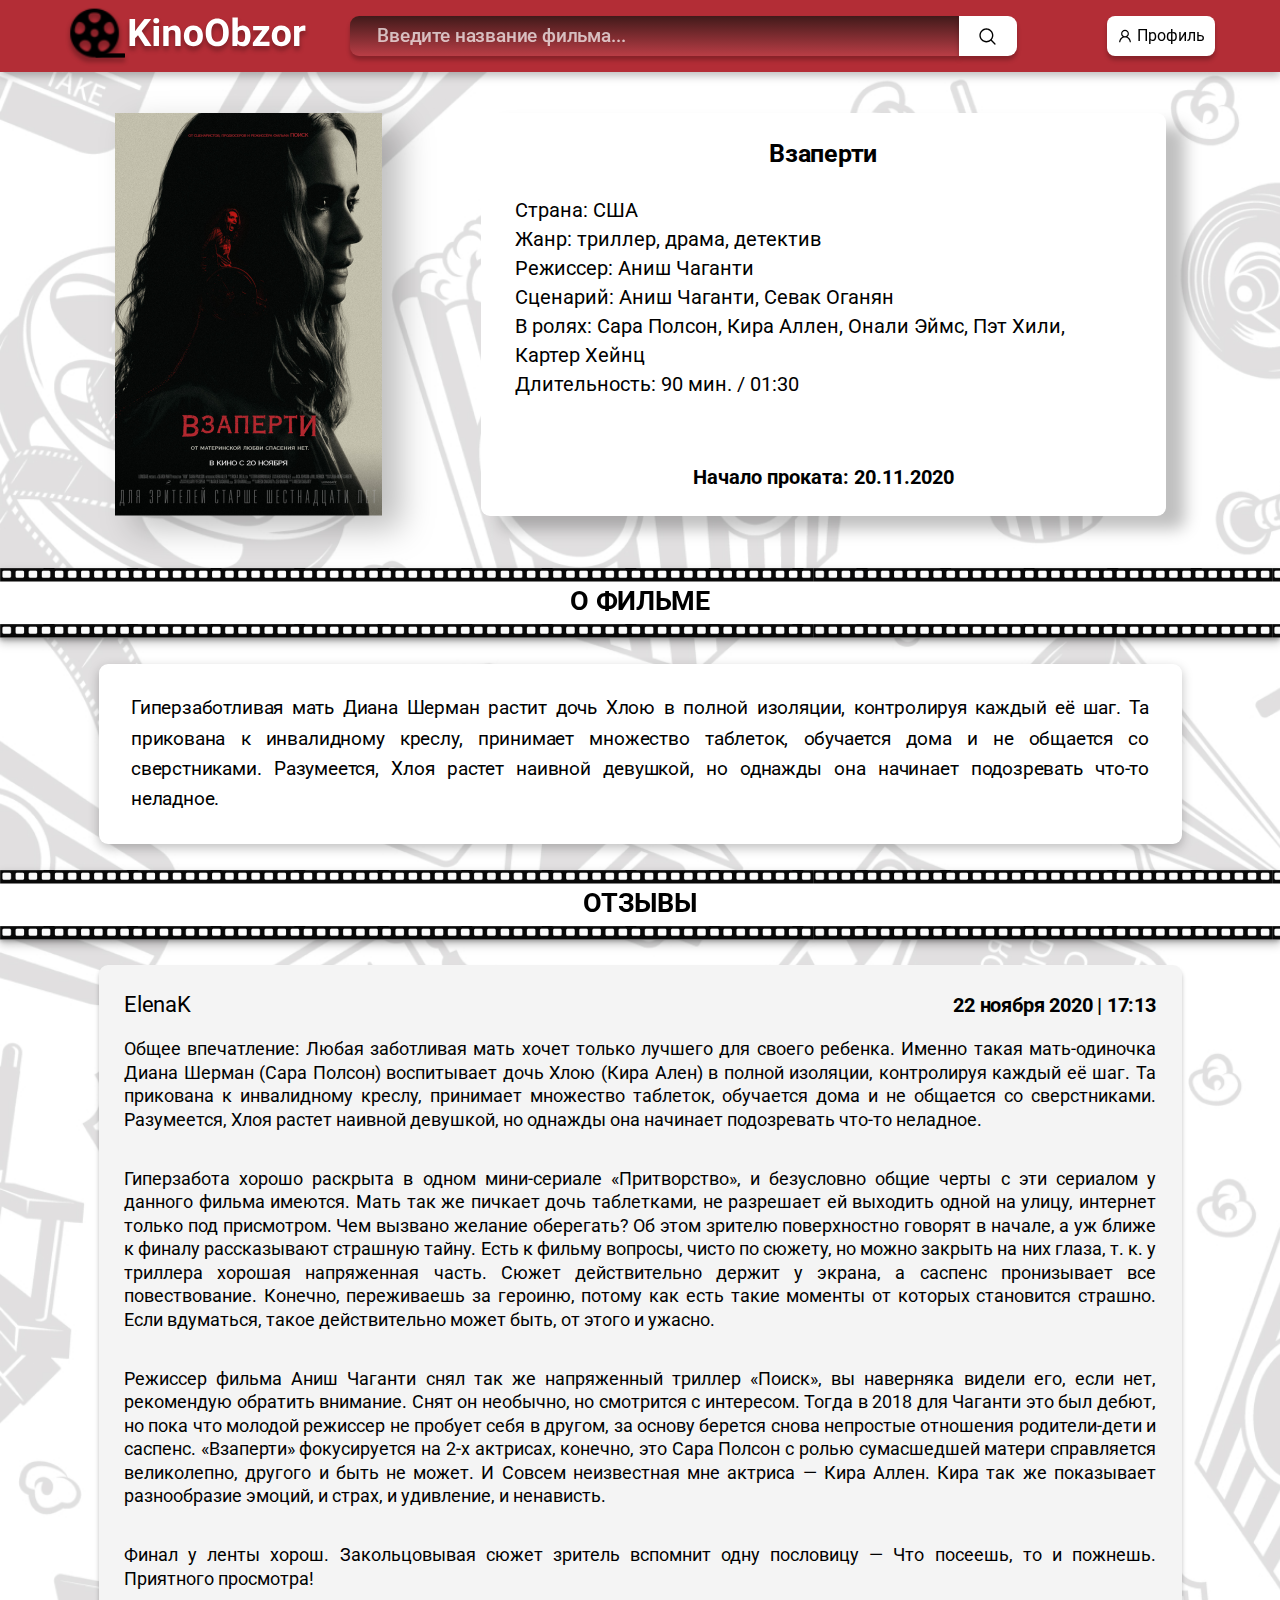
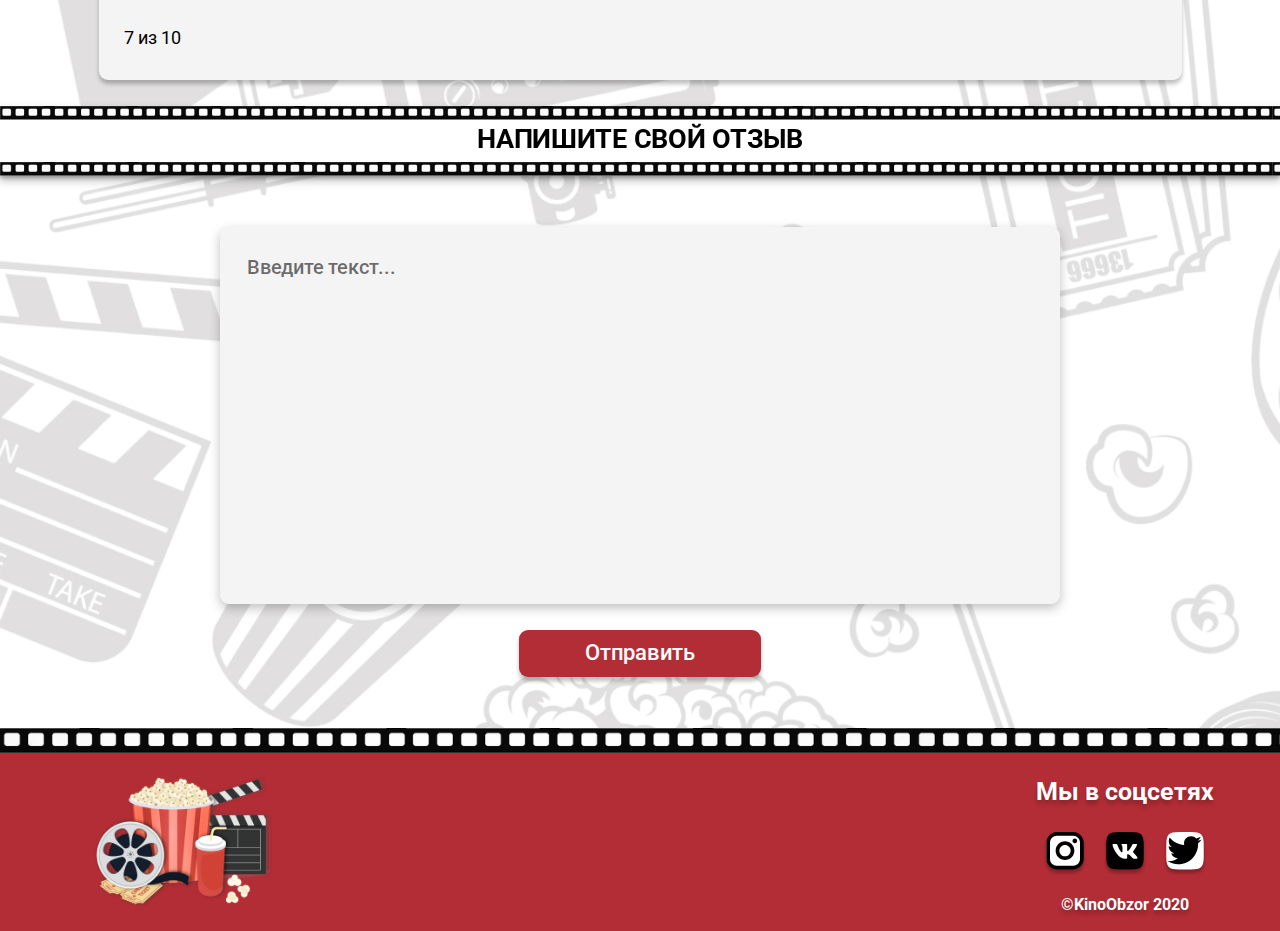
==== about_film.html @ 83af69e7 "Page "About film"" ====
<!DOCTYPE html>
<html lang="ru">
<head>
    <meta charset="UTF-8">
    <meta name="viewport" content="width=device-width, initial-scale=1.0">
    <link rel="stylesheet" href="css\normalize.css">
    <link rel="stylesheet" href="css\about_film.css">
    <title>KinoObzor - обзор новинок кино</title>
    <link rel="shortcut icon" href="img\XMLID.png" type="image/png">
    <link href="https://fonts.googleapis.com/css2?family=Roboto:wght@400;700&display=swap&subset=cyrillic" rel="stylesheet">
</head>
<body>
    <div class="page">
    <header class="header">
    <div class="container">
            <a href="index.html" class="logo">
                <img src="img\logo.svg" alt="Logo" class="logo">
            </a>
            <div class="search">
                <input type="text" class="input-search" placeholder="Введите название фильма...">
                <button class="button-search"></button>
            </div>
            
            <a href="index.html" class="login">
                <img src="img\icon.svg" alt="icon" class="login">Профиль</a>
    </div>
</header>
    <!-- /.header -->
<main class="main">
    <div class="container-promo">
        <section class="promo">
            <img src="img\film.png" alt="film" class="film">
            <div class="about_film">
                <h3>Взаперти</h3>
                <ul>
                    <li>Страна: США</li>
                    <li>Жанр:
                        триллер, драма, детектив</li>
                    <li>Режиссер: Аниш Чаганти</li>
                    <li>Сценарий: Аниш Чаганти, Севак Оганян</li>
                    <li>В ролях:
                        Сара Полсон, Кира Аллен, Онали Эймс, Пэт Хили, Картер Хейнц</li>
                    <li>Длительность: 90 мин. / 01:30</li>
                    <li class="date">Начало проката: 20.11.2020</li>
                </ul>
            </div>
        </section>
    </div>
    <div class="reelh">
        <h2>О ФИЛЬМЕ</h2>
    </div>
    <div class="container-about">
        <p class="about">Гиперзаботливая мать Диана Шерман растит дочь Хлою в полной изоляции, контролируя каждый её шаг. Та прикована к инвалидному креслу, принимает множество таблеток, обучается дома и не общается со сверстниками. Разумеется, Хлоя растет наивной девушкой, но однажды она начинает подозревать что-то неладное.</p>
    </div>
    <div class="reelh">
        <h2>ОТЗЫВЫ</h2>
    </div>
    <div class="review">
        <ul>
            <li class="author">ElenaK</li>
            <li class="date-review">22 ноября 2020 | 17:13</li>
        </ul>
        <p class="review">            Общее впечатление: Любая заботливая мать хочет только лучшего для своего ребенка. Именно такая мать-одиночка Диана Шерман (Сара Полсон) воспитывает дочь Хлою (Кира Ален) в полной изоляции, контролируя каждый её шаг. Та прикована к инвалидному креслу, принимает множество таблеток, обучается дома и не общается со сверстниками. Разумеется, Хлоя растет наивной девушкой, но однажды она начинает подозревать что-то неладное. <br>
        </p>
        <p class="review">Гиперзабота хорошо раскрыта в одном мини-сериале «Притворство», и безусловно общие черты с эти сериалом у данного фильма имеются. Мать так же пичкает дочь таблетками, не разрешает ей выходить одной на улицу, интернет только под присмотром. Чем вызвано желание оберегать? Об этом зрителю поверхностно говорят в начале, а уж ближе к финалу рассказывают страшную тайну. Есть к фильму вопросы, чисто по сюжету, но можно закрыть на них глаза, т. к. у триллера хорошая напряженная часть. Сюжет действительно держит у экрана, а саспенс пронизывает все повествование. Конечно, переживаешь за героиню, потому как есть такие моменты от которых становится страшно. Если вдуматься, такое действительно может быть, от этого и ужасно.
        </p>
        <p class="review">Режиссер фильма Аниш Чаганти снял так же напряженный триллер «Поиск», вы наверняка видели его, если нет, рекомендую обратить внимание. Снят он необычно, но смотрится с интересом. Тогда в 2018 для Чаганти это был дебют, но пока что молодой режиссер не пробует себя в другом, за основу берется снова непростые отношения родители-дети и саспенс. «Взаперти» фокусируется на 2-х актрисах, конечно, это Сара Полсон с ролью сумасшедшей матери справляется великолепно, другого и быть не может. И Совсем неизвестная мне актриса — Кира Аллен. Кира так же показывает разнообразие эмоций, и страх, и удивление, и ненависть.
        </p>
        <p class="review">Финал у ленты хорош. Закольцовывая сюжет зритель вспомнит одну пословицу — Что посеешь, то и пожнешь. Приятного просмотра!
        </p> 

        <p class="review">7 из 10</p>

    </div>
        <div class="reelh">
            <h2>НАПИШИТЕ СВОЙ ОТЗЫВ</h2>
        </div>
        <div class="my-review">
            <form action="#">
                <textarea name="review" id="" cols="30" rows="10" placeholder="Введите текст..."></textarea>
                <input type="button" value="Отправить">
            </form>
        </div>   
</main>
<!-- /.main -->
<footer class="footer">
    <div class="reel"></div>
    <div class="container">
        <img src="img\popcorn.png" alt="popcorn.png" class="popfoot">
        <div class="social">
            <p>Мы в соцсетях</p>
            <div class="social-links">
                <a href="#" class="social-link"><img src="img\inst.svg" alt="instagram"></a>
                <a href="#" class="social-link"><img src="img\vk.svg" alt="vk"></a>
                <a href="#" class="social-link"><img src="img\twit.svg" alt="twitter"></a>
                
            </div>

            <p class="rights">©KinoObzor  2020</p>
        </div>
    </div>
</footer>
</div>
</body>
</html>
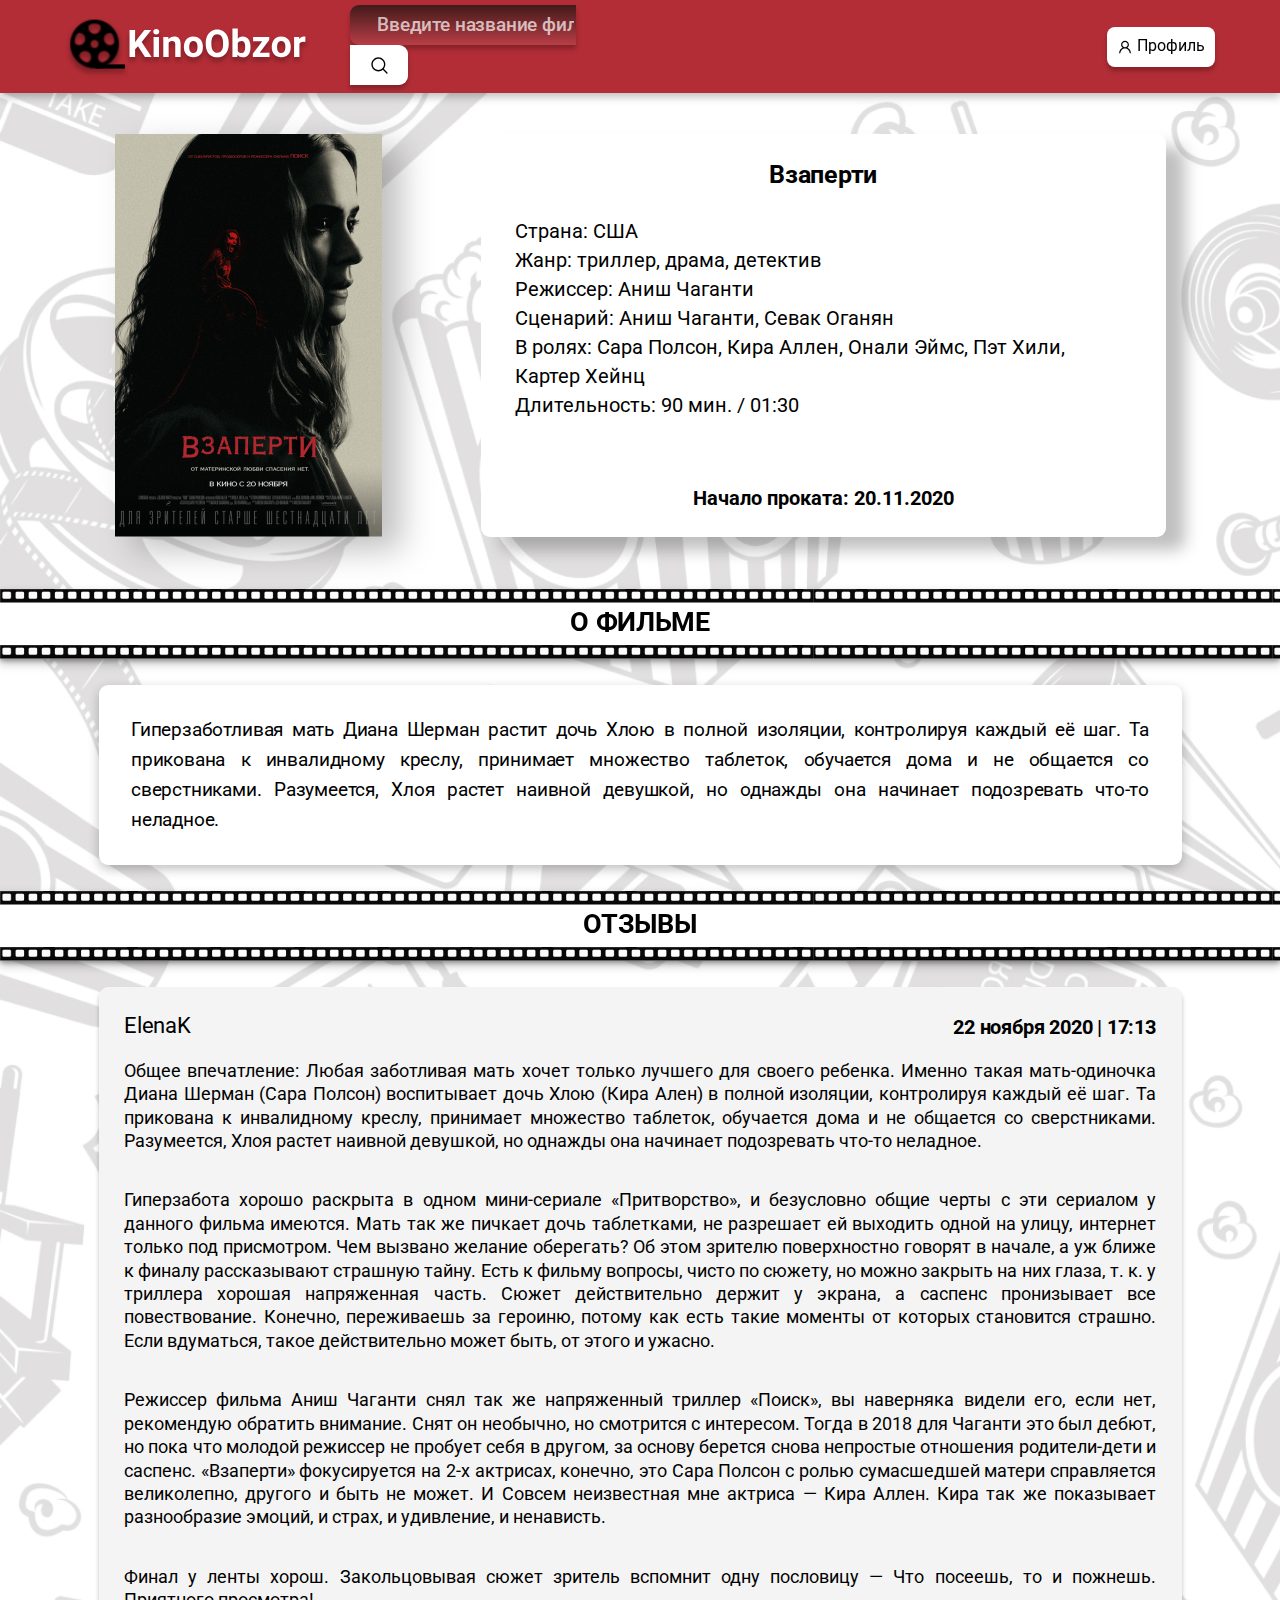
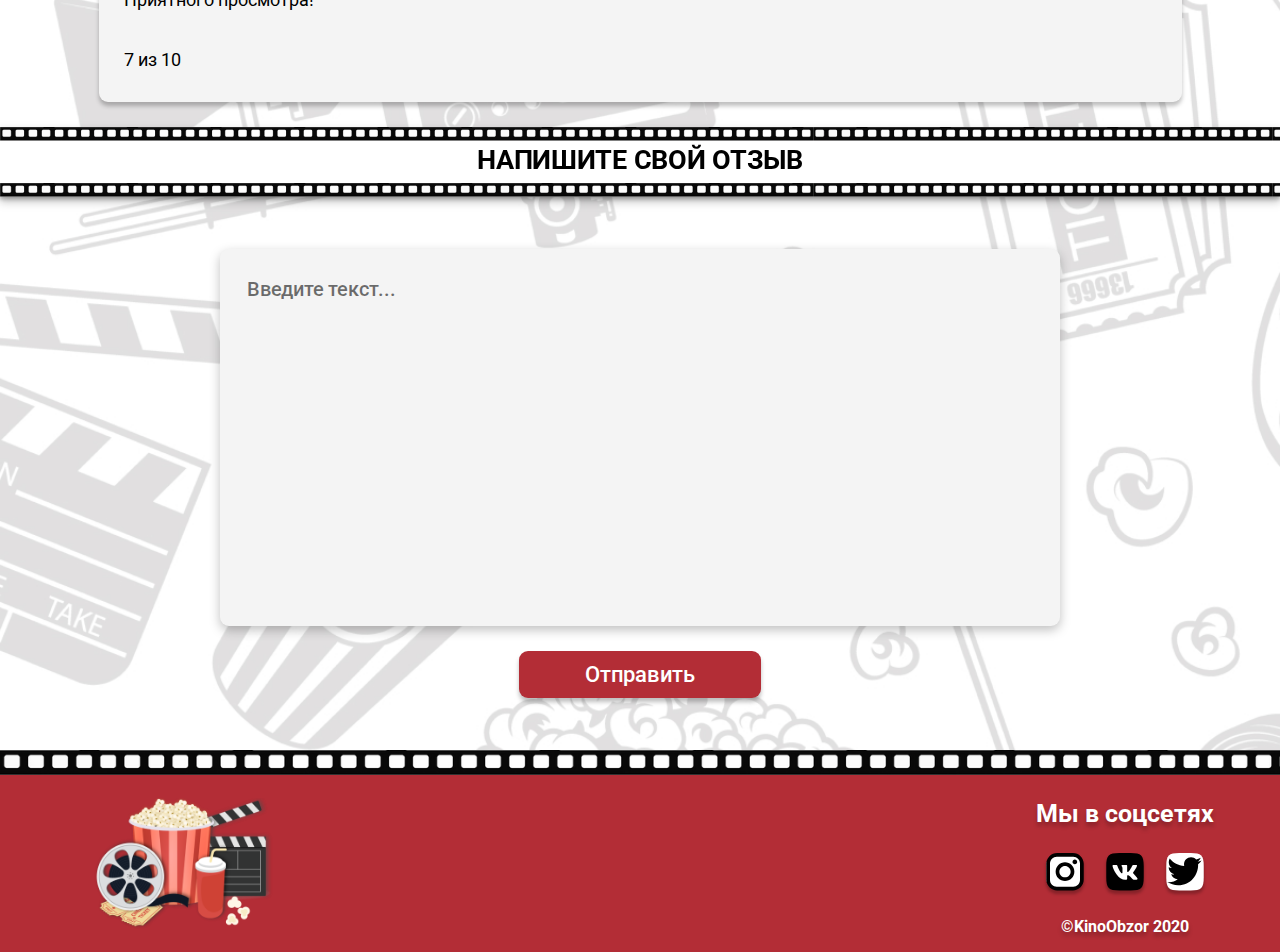
==== commit 1150b59b: "+reg and +auth" ====
--- a/about_film.html
+++ b/about_film.html
@@ -5,7 +5,7 @@
     <meta name="viewport" content="width=device-width, initial-scale=1.0">
     <link rel="stylesheet" href="css\normalize.css">
     <link rel="stylesheet" href="css\about_film.css">
-    <title>KinoObzor - обзор новинок кино</title>
+    <title>KinoObzor - О фильме</title>
     <link rel="shortcut icon" href="img\XMLID.png" type="image/png">
     <link href="https://fonts.googleapis.com/css2?family=Roboto:wght@400;700&display=swap&subset=cyrillic" rel="stylesheet">
 </head>
@@ -17,11 +17,12 @@
                 <img src="img\logo.svg" alt="Logo" class="logo">
             </a>
             <div class="search">
+                <form action="#">
                 <input type="text" class="input-search" placeholder="Введите название фильма...">
                 <button class="button-search"></button>
-            </div>
-            
-            <a href="index.html" class="login">
+            </form>
+        </div>
+            <a href="authorization.html" class="login">
                 <img src="img\icon.svg" alt="icon" class="login">Профиль</a>
     </div>
 </header>
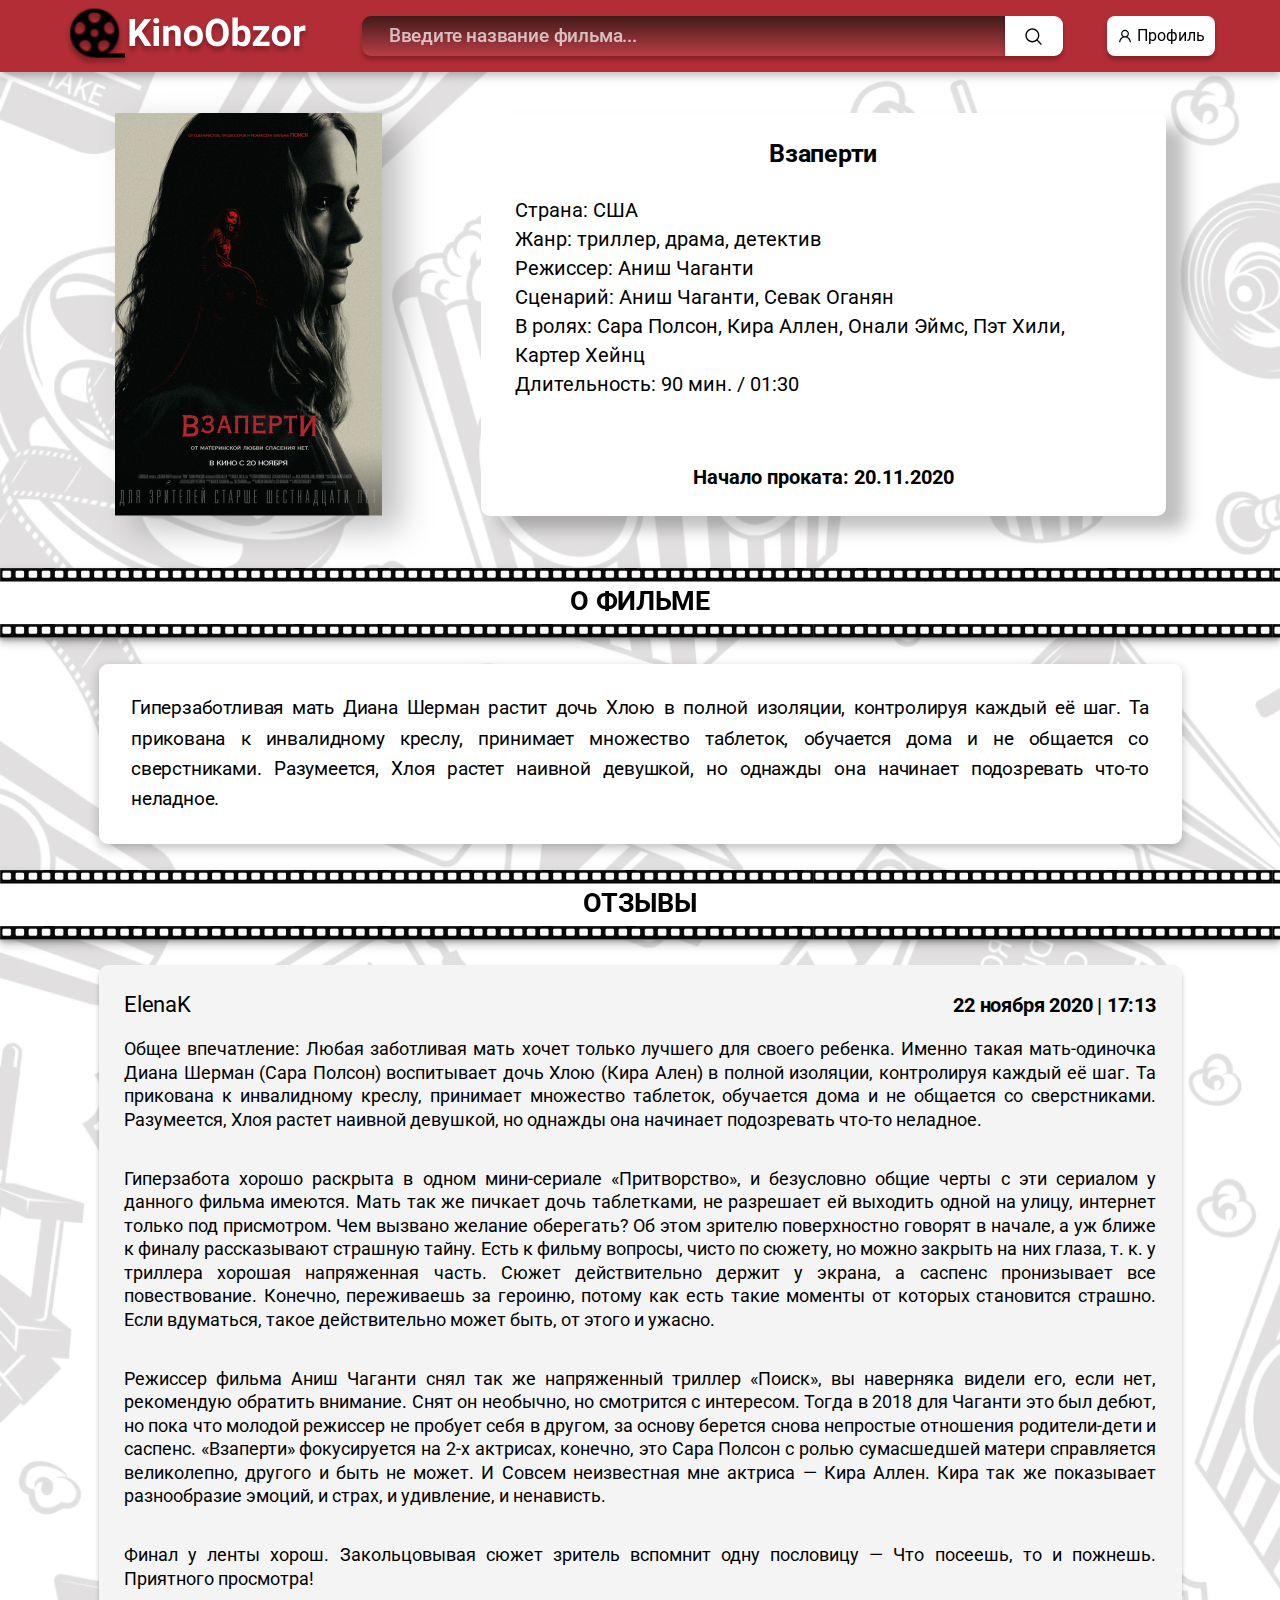
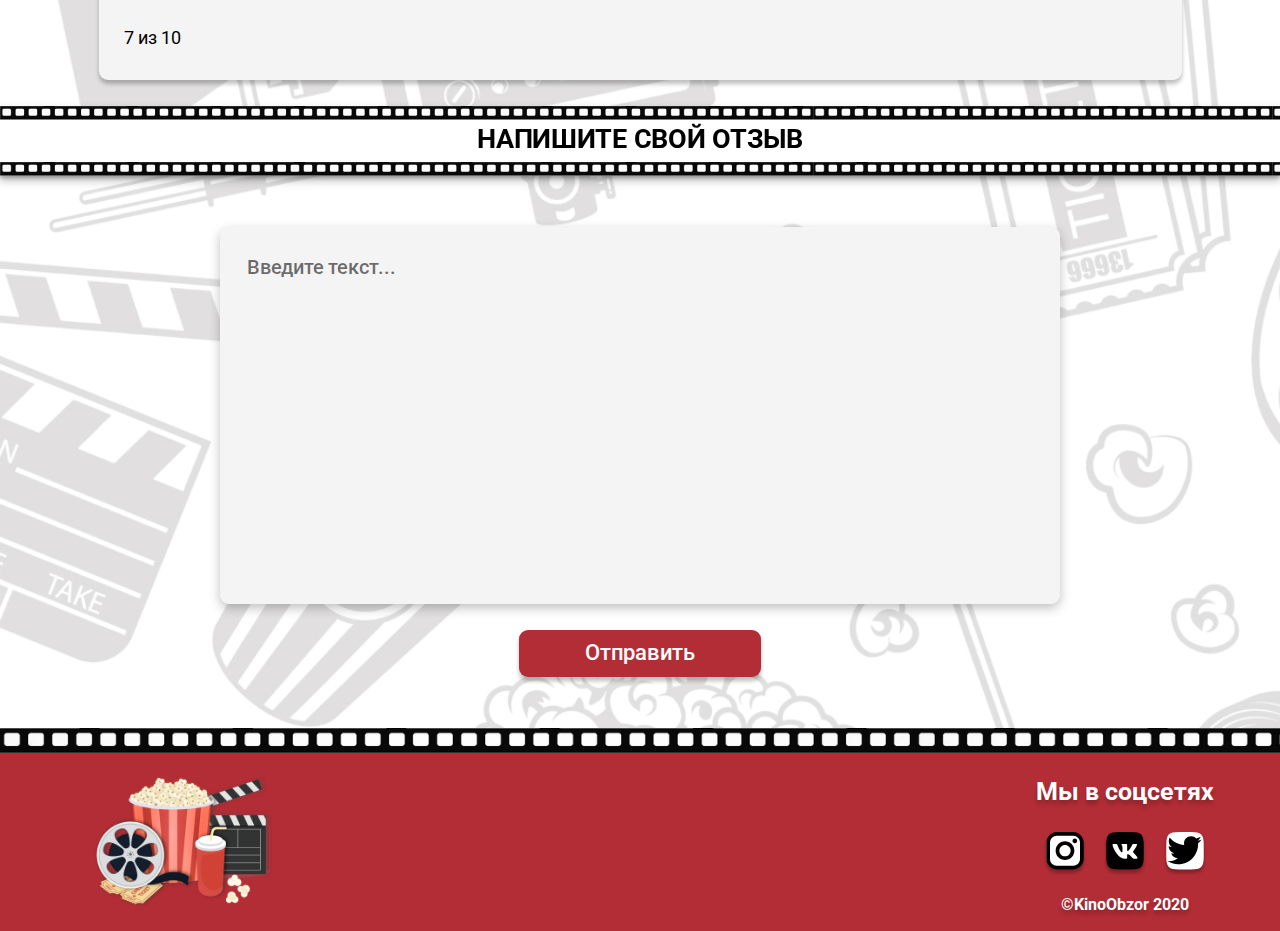
==== commit 8e0bc0f2: "full front" ====
--- a/about_film.html
+++ b/about_film.html
@@ -13,7 +13,7 @@
     <div class="page">
     <header class="header">
     <div class="container">
-            <a href="index.html" class="logo">
+            <a href="index.html" class="logo" title="На главную">
                 <img src="img\logo.svg" alt="Logo" class="logo">
             </a>
             <div class="search">
@@ -22,7 +22,7 @@
                 <button class="button-search"></button>
             </form>
         </div>
-            <a href="authorization.html" class="login">
+            <a href="profile.html" class="login">
                 <img src="img\icon.svg" alt="icon" class="login">Профиль</a>
     </div>
 </header>
@@ -73,6 +73,13 @@
         <p class="review">7 из 10</p>
 
     </div>
+    <!-- <div class="reelh">
+        <h2>ОТЗЫВЫ</h2>
+    </div>
+    <div class="message">
+            <p>К этому фильму пока нет ни одного отзыва. Вы можете стать первым!</p>
+    </div> -->
+    
         <div class="reelh">
             <h2>НАПИШИТЕ СВОЙ ОТЗЫВ</h2>
         </div>
@@ -81,7 +88,10 @@
                 <textarea name="review" id="" cols="30" rows="10" placeholder="Введите текст..."></textarea>
                 <input type="button" value="Отправить">
             </form>
-        </div>   
+        </div>
+        <!-- <div class="message">
+            <p>Оставлять отзывы могут только авторизованные пользователи!</p>
+        </div>     -->
 </main>
 <!-- /.main -->
 <footer class="footer">
@@ -102,5 +112,9 @@
     </div>
 </footer>
 </div>
+<!-- кнопка наверх -->
+<a class="back_to_top" title="Наверх">↑</a>
+<script src="js\to_top.js"></script>
+<!-- кнопка наверх -->
 </body>
 </html>